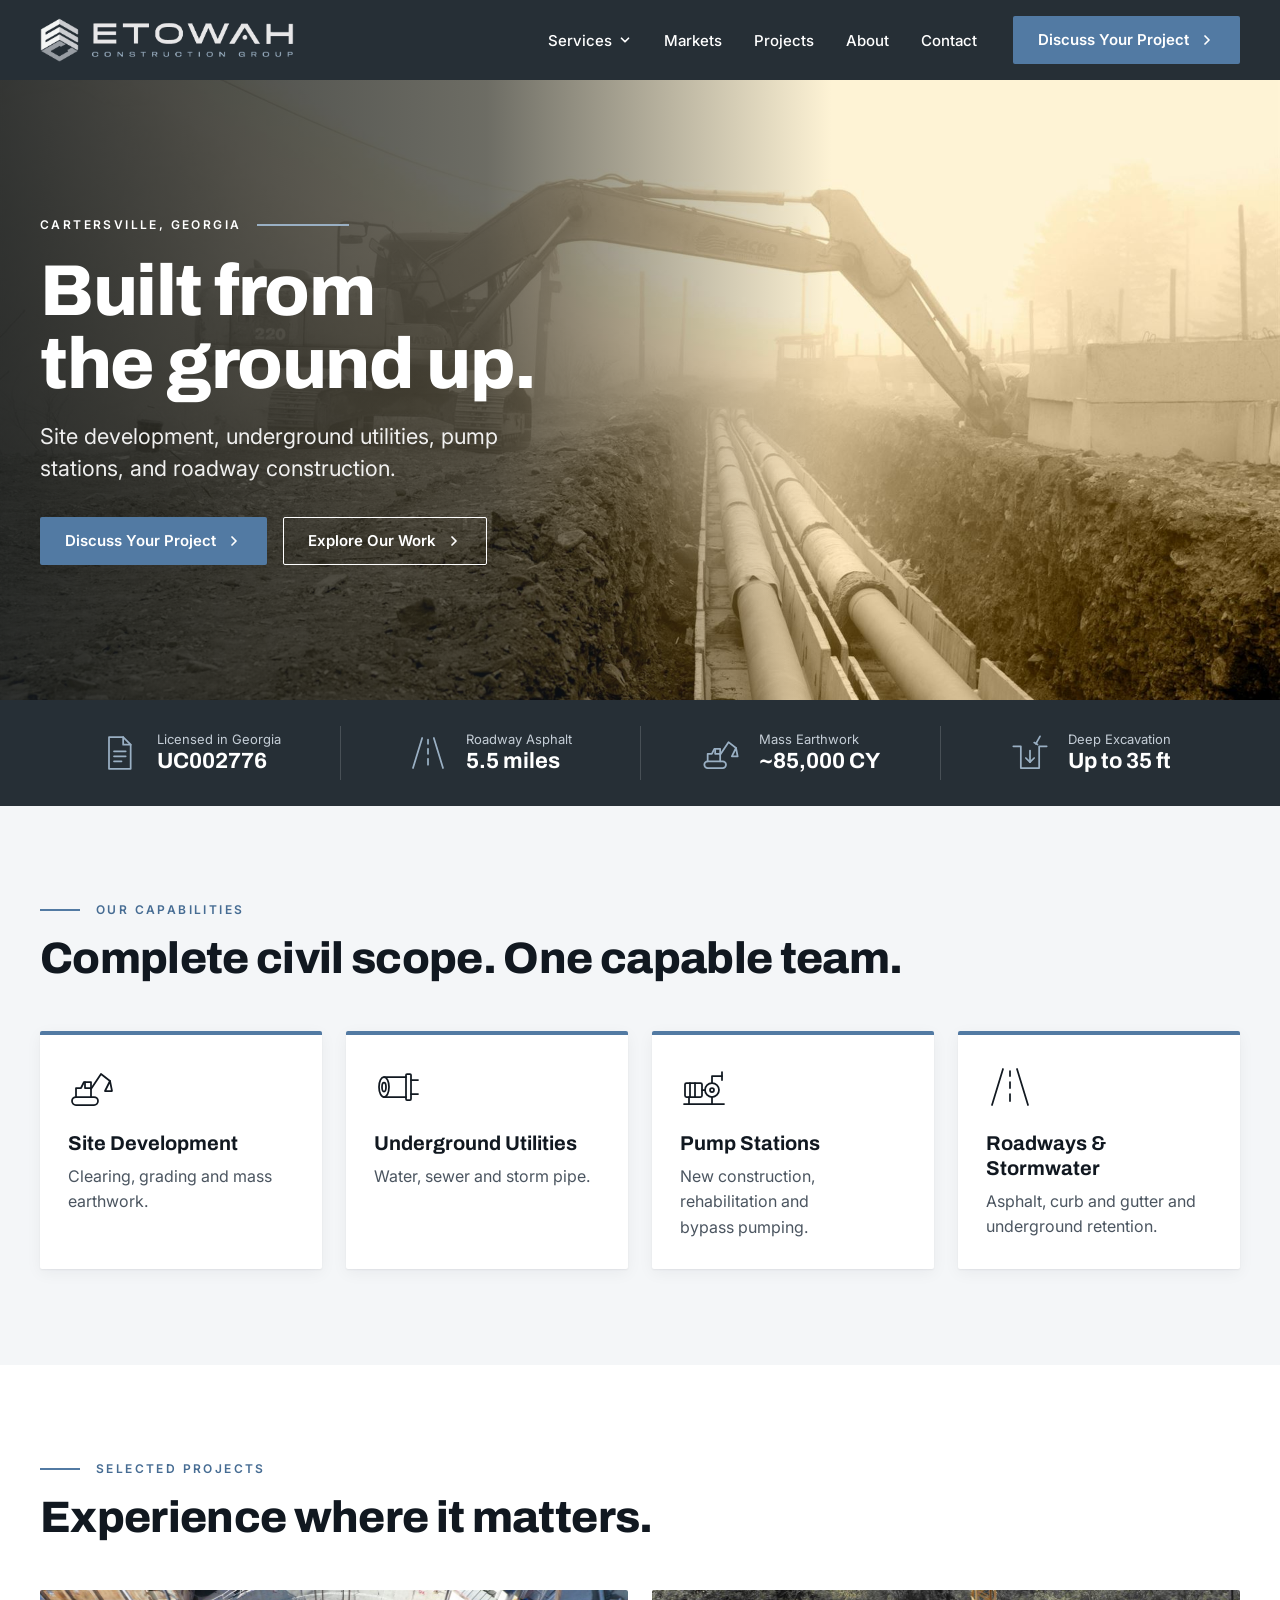
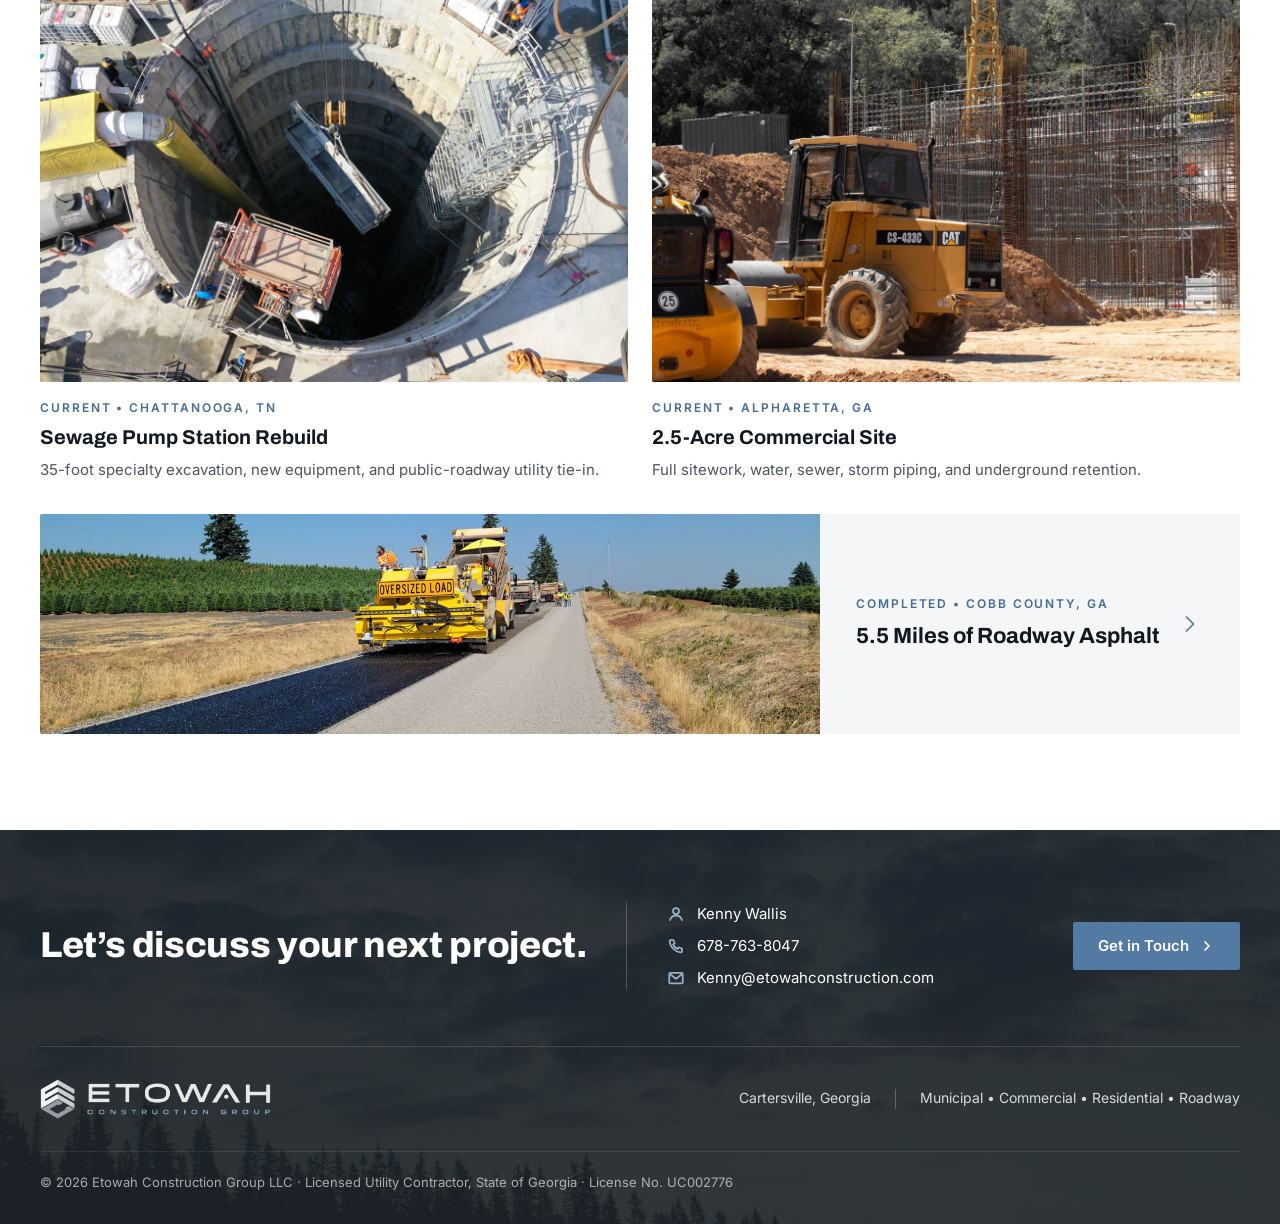
==== index.html @ 34ebee56 "Initial website" ====
<!DOCTYPE html>
<html lang="en" class="no-js">
<head>
  <meta charset="utf-8">
  <meta name="viewport" content="width=device-width, initial-scale=1">
  <title>Etowah Construction Group | Site Development &amp; Utility Contractor in Georgia</title>
  <meta name="description" content="Licensed Georgia utility contractor in Cartersville delivering site development, underground utilities, pump stations, and roadway construction for municipal, commercial, and residential clients.">
  <meta property="og:type" content="website">
  <meta property="og:site_name" content="Etowah Construction Group">
  <meta property="og:title" content="Etowah Construction Group | Site Development &amp; Utility Contractor in Georgia">
  <meta property="og:description" content="Licensed Georgia utility contractor in Cartersville delivering site development, underground utilities, pump stations, and roadway construction for municipal, commercial, and residential clients.">
  <meta property="og:image" content="assets/images/heroes/hero-home.jpg">
  <meta name="theme-color" content="#262F36">
  <link rel="icon" type="image/png" href="assets/images/logo/logo-icon.png">
  <link rel="apple-touch-icon" href="assets/images/logo/logo-icon.png">
  <link rel="preconnect" href="https://fonts.googleapis.com">
  <link rel="preconnect" href="https://fonts.gstatic.com" crossorigin>
  <link rel="stylesheet" href="https://fonts.googleapis.com/css2?family=Archivo:wght@700;800&family=Inter:wght@400;500;600&display=swap">
  <link rel="stylesheet" href="assets/css/style.css">
  <script src="assets/js/main.js" defer></script>
</head>
<body>
  <a class="skip-link" href="#main">Skip to content</a>

  <header class="site-header">
    <div class="container header-inner">
      <a class="brand" href="index.html">
        <img src="assets/images/logo/logo-horizontal.png" alt="Etowah Construction Group" width="739" height="128">
      </a>

      <button class="nav-toggle" type="button" aria-expanded="false" aria-controls="site-nav" aria-label="Open menu">
        <svg class="icon icon-menu" viewBox="0 0 24 24" fill="none" stroke="currentColor" stroke-width="1.75" stroke-linecap="round" stroke-linejoin="round" aria-hidden="true" focusable="false"><path d="M4 7h16"/><path d="M4 12h16"/><path d="M4 17h16"/></svg>
        <svg class="icon icon-close" viewBox="0 0 24 24" fill="none" stroke="currentColor" stroke-width="1.75" stroke-linecap="round" stroke-linejoin="round" aria-hidden="true" focusable="false"><path d="M6 6l12 12"/><path d="M18 6L6 18"/></svg>
      </button>

      <nav class="site-nav" id="site-nav" aria-label="Main">
        <ul class="nav-list">
          <li class="nav-item has-dropdown">
            <button class="nav-link dropdown-toggle" type="button" aria-expanded="false" aria-controls="services-menu">
              <span class="nav-label">Services</span>
              <svg class="icon" viewBox="0 0 24 24" fill="none" stroke="currentColor" stroke-width="1.75" stroke-linecap="round" stroke-linejoin="round" aria-hidden="true" focusable="false"><path d="M6 9l6 6 6-6"/></svg>
            </button>
            <ul class="dropdown" id="services-menu">
            <li><a href="site-development.html">Site Development</a></li>
            <li><a href="underground-utilities.html">Underground Utilities</a></li>
            <li><a href="pump-stations.html">Pump Stations</a></li>
            <li><a href="roadways-stormwater.html">Roadways &amp; Stormwater</a></li>
            </ul>
          </li>
          <li class="nav-item"><a class="nav-link" href="markets.html"><span class="nav-label">Markets</span></a></li>
          <li class="nav-item"><a class="nav-link" href="projects.html"><span class="nav-label">Projects</span></a></li>
          <li class="nav-item"><a class="nav-link" href="about.html"><span class="nav-label">About</span></a></li>
          <li class="nav-item"><a class="nav-link" href="contact.html"><span class="nav-label">Contact</span></a></li>
        </ul>
        <a class="btn btn-primary nav-cta" href="contact.html">Discuss Your Project <svg class="icon" viewBox="0 0 24 24" fill="none" stroke="currentColor" stroke-width="1.75" stroke-linecap="round" stroke-linejoin="round" aria-hidden="true" focusable="false"><path d="M9 6l6 6-6 6"/></svg></a>
      </nav>
    </div>
  </header>

  <main id="main" tabindex="-1">
    <section class="hero hero--home">
      <img class="hero-media" src="assets/images/heroes/hero-home.jpg" alt="Excavator working beside a long open utility trench with pipe in warm morning light" width="1920" height="1080" fetchpriority="high" decoding="async">
      <div class="container hero-content">
        <div class="hero-inner">
          <p class="hero-eyebrow">CARTERSVILLE, GEORGIA</p>
          <h1>Built from<br> the ground up.</h1>
          <p class="hero-sub">Site development, underground utilities, pump stations, and roadway construction.</p>
          <div class="hero-actions">
            <a class="btn btn-primary" href="contact.html">Discuss Your Project <svg class="icon" viewBox="0 0 24 24" fill="none" stroke="currentColor" stroke-width="1.75" stroke-linecap="round" stroke-linejoin="round" aria-hidden="true" focusable="false"><path d="M9 6l6 6-6 6"/></svg></a>
            <a class="btn btn-secondary" href="projects.html">Explore Our Work <svg class="icon" viewBox="0 0 24 24" fill="none" stroke="currentColor" stroke-width="1.75" stroke-linecap="round" stroke-linejoin="round" aria-hidden="true" focusable="false"><path d="M9 6l6 6-6 6"/></svg></a>
          </div>
        </div>
      </div>
    </section>

    <section class="stats" aria-label="Company highlights">
      <div class="container">
        <ul class="stats-list">
          <li class="stat"><svg class="icon" viewBox="0 0 48 48" fill="none" stroke="currentColor" stroke-width="1.75" stroke-linecap="round" stroke-linejoin="round" aria-hidden="true" focusable="false"><path d="M12 5h17l9 9v29H12z"/><path d="M29 5v9h9"/><path d="M18 22h14"/><path d="M18 28h14"/><path d="M18 34h9"/></svg><div><span class="stat-label">Licensed in Georgia</span><span class="stat-value">UC002776</span></div></li>
          <li class="stat"><svg class="icon" viewBox="0 0 48 48" fill="none" stroke="currentColor" stroke-width="1.75" stroke-linecap="round" stroke-linejoin="round" aria-hidden="true" focusable="false"><path d="M17 6L6 42"/><path d="M31 6l11 36"/><path d="M24 8v5"/><path d="M24 19v6"/><path d="M24 31v7"/></svg><div><span class="stat-label">Roadway Asphalt</span><span class="stat-value">5.5 miles</span></div></li>
          <li class="stat"><svg class="icon" viewBox="0 0 48 48" fill="none" stroke="currentColor" stroke-width="1.75" stroke-linecap="round" stroke-linejoin="round" aria-hidden="true" focusable="false"><rect x="4" y="34" width="26" height="8" rx="4"/><path d="M8 34v-9h5l3-6h7v15"/><path d="M17 19v6h6"/><path d="M23 26l10-15 9 7"/><path d="M42 18l2 10h-7z"/></svg><div><span class="stat-label">Mass Earthwork</span><span class="stat-value">~85,000 CY</span></div></li>
          <li class="stat"><svg class="icon" viewBox="0 0 48 48" fill="none" stroke="currentColor" stroke-width="1.75" stroke-linecap="round" stroke-linejoin="round" aria-hidden="true" focusable="false"><path d="M4 16h9v26h22V16h9"/><path d="M24 21v14"/><path d="M19 30l5 5 5-5"/><path d="M36 4l-5 9"/><path d="M29 11.5l4 2.3"/></svg><div><span class="stat-label">Deep Excavation</span><span class="stat-value">Up to 35 ft</span></div></li>
        </ul>
      </div>
    </section>

    <section class="section section--alt" aria-labelledby="capabilities-title">
      <div class="container">
        <div class="section-head reveal">
          <p class="eyebrow">OUR CAPABILITIES</p>
          <h2 id="capabilities-title">Complete civil scope. One capable team.</h2>
        </div>
        <div class="card-grid" data-stagger>
          <a class="cap-card" href="site-development.html">
            <svg class="icon" viewBox="0 0 48 48" fill="none" stroke="currentColor" stroke-width="1.75" stroke-linecap="round" stroke-linejoin="round" aria-hidden="true" focusable="false"><rect x="4" y="34" width="26" height="8" rx="4"/><path d="M8 34v-9h5l3-6h7v15"/><path d="M17 19v6h6"/><path d="M23 26l10-15 9 7"/><path d="M42 18l2 10h-7z"/></svg>
            <h3>Site Development</h3>
            <p>Clearing, grading and mass earthwork.</p>
          </a>
          <a class="cap-card" href="underground-utilities.html">
            <svg class="icon" viewBox="0 0 48 48" fill="none" stroke="currentColor" stroke-width="1.75" stroke-linecap="round" stroke-linejoin="round" aria-hidden="true" focusable="false"><ellipse cx="10" cy="24" rx="5" ry="10"/><ellipse cx="10" cy="24" rx="2" ry="4.5"/><path d="M10 14h22"/><path d="M10 34h22"/><rect x="32" y="11" width="5" height="26" rx="1"/><path d="M37 17h7"/><path d="M37 31h7"/></svg>
            <h3>Underground Utilities</h3>
            <p>Water, sewer and storm pipe.</p>
          </a>
          <a class="cap-card" href="pump-stations.html">
            <svg class="icon" viewBox="0 0 48 48" fill="none" stroke="currentColor" stroke-width="1.75" stroke-linecap="round" stroke-linejoin="round" aria-hidden="true" focusable="false"><rect x="5" y="20" width="17" height="14" rx="1.5"/><path d="M10 20v14"/><path d="M15 20v14"/><path d="M22 27h3"/><circle cx="32" cy="27" r="7"/><circle cx="32" cy="27" r="2"/><path d="M32 20v-7h10"/><path d="M42 9v8"/><path d="M4 41h40"/><path d="M9 34v7"/><path d="M32 34v7"/></svg>
            <h3>Pump Stations</h3>
            <p>New construction, rehabilitation and bypass pumping.</p>
          </a>
          <a class="cap-card" href="roadways-stormwater.html">
            <svg class="icon" viewBox="0 0 48 48" fill="none" stroke="currentColor" stroke-width="1.75" stroke-linecap="round" stroke-linejoin="round" aria-hidden="true" focusable="false"><path d="M17 6L6 42"/><path d="M31 6l11 36"/><path d="M24 8v5"/><path d="M24 19v6"/><path d="M24 31v7"/></svg>
            <h3>Roadways &amp; Stormwater</h3>
            <p>Asphalt, curb and gutter and underground retention.</p>
          </a>
        </div>
      </div>
    </section>

    <section class="section" aria-labelledby="projects-title">
      <div class="container">
        <div class="section-head reveal">
          <p class="eyebrow">SELECTED PROJECTS</p>
          <h2 id="projects-title">Experience where it matters.</h2>
        </div>
        <div class="project-grid" data-stagger>
          <a class="project-card project-card--plain" href="projects.html#chattanooga-rebuild">
            <div class="project-media"><img src="assets/images/projects/chattanooga-pump-station-rebuild.jpg" alt="Looking down into a deep circular shaft excavation as equipment is lowered in" width="1200" height="800" loading="lazy" decoding="async"></div>
            <div class="project-body">
              <p class="meta">CURRENT • CHATTANOOGA, TN</p>
              <h3>Sewage Pump Station Rebuild</h3>
              <p>35-foot specialty excavation, new equipment, and public-roadway utility tie-in.</p>
            </div>
          </a>
          <a class="project-card project-card--plain" href="projects.html#alpharetta-commercial">
            <div class="project-media"><img src="assets/images/projects/alpharetta-commercial-site.jpg" alt="Wheel loader working on a commercial site with reinforcing steel and a crane behind" width="1200" height="800" loading="lazy" decoding="async"></div>
            <div class="project-body">
              <p class="meta">CURRENT • ALPHARETTA, GA</p>
              <h3>2.5-Acre Commercial Site</h3>
              <p>Full sitework, water, sewer, storm piping, and underground retention.</p>
            </div>
          </a>
        </div>
        <a class="project-banner reveal" href="projects.html#cobb-county-asphalt">
          <div class="banner-media"><img src="assets/images/projects/cobb-county-asphalt.jpg" alt="Asphalt paver laying fresh pavement on a long rural road" width="1200" height="800" loading="lazy" decoding="async"></div>
          <div class="banner-body">
            <div>
              <p class="meta">COMPLETED • COBB COUNTY, GA</p>
              <h3>5.5 Miles of Roadway Asphalt</h3>
            </div>
            <svg class="icon" viewBox="0 0 24 24" fill="none" stroke="currentColor" stroke-width="1.75" stroke-linecap="round" stroke-linejoin="round" aria-hidden="true" focusable="false"><path d="M9 6l6 6-6 6"/></svg>
          </div>
        </a>
      </div>
    </section>
  </main>

  <footer class="site-footer">
    <div class="container">
      <div class="cta-row">
        <h2 class="cta-title">Let’s discuss your next project.</h2>
        <span class="cta-divider" aria-hidden="true"></span>
        <ul class="cta-contact">
          <li><svg class="icon" viewBox="0 0 24 24" fill="none" stroke="currentColor" stroke-width="1.75" stroke-linecap="round" stroke-linejoin="round" aria-hidden="true" focusable="false"><circle cx="12" cy="8" r="4"/><path d="M4 20c1-4 4-6 8-6s7 2 8 6"/></svg><span>Kenny Wallis</span></li>
          <li><svg class="icon" viewBox="0 0 24 24" fill="none" stroke="currentColor" stroke-width="1.75" stroke-linecap="round" stroke-linejoin="round" aria-hidden="true" focusable="false"><path d="M5 4h3.5l1.8 4.5-2.3 1.4a11 11 0 0 0 6.1 6.1l1.4-2.3L20 15.5V19a1.5 1.5 0 0 1-1.6 1.5C10.9 20 4 13.1 3.5 5.6A1.5 1.5 0 0 1 5 4z"/></svg><a href="tel:+16787638047">678-763-8047</a></li>
          <li><svg class="icon" viewBox="0 0 24 24" fill="none" stroke="currentColor" stroke-width="1.75" stroke-linecap="round" stroke-linejoin="round" aria-hidden="true" focusable="false"><rect x="3" y="5" width="18" height="14" rx="1.5"/><path d="M3.5 6.5L12 13l8.5-6.5"/></svg><a href="mailto:Kenny@etowahconstruction.com">Kenny@etowahconstruction.com</a></li>
        </ul>
        <a class="btn btn-primary" href="contact.html">Get in Touch <svg class="icon" viewBox="0 0 24 24" fill="none" stroke="currentColor" stroke-width="1.75" stroke-linecap="round" stroke-linejoin="round" aria-hidden="true" focusable="false"><path d="M9 6l6 6-6 6"/></svg></a>
      </div>

      <div class="footer-row">
        <a class="footer-brand" href="index.html">
          <img src="assets/images/logo/logo-horizontal.png" alt="Etowah Construction Group" width="739" height="128" loading="lazy" decoding="async">
        </a>
        <p class="footer-meta">
          <span>Cartersville, Georgia</span>
          <span class="footer-sep" aria-hidden="true"></span>
          <span>Municipal • Commercial • Residential • Roadway</span>
        </p>
      </div>

      <p class="footer-legal">© 2026 Etowah Construction Group LLC · Licensed Utility Contractor, State of Georgia · License No. UC002776</p>
    </div>
  </footer>
</body>
</html>
---- assets/css/style.css ----
/* ==========================================================================
   Etowah Construction Group — shared stylesheet
   ========================================================================== */

:root {
  --dark-900: #1E252B;  /* footer */
  --dark-800: #262F36;  /* header, stats bar, dark panels, contact card */
  --dark-700: #2F383F;  /* logo background tone, hovers on dark */
  --steel-600: #527AA3; /* primary buttons, eyebrow lines, card top borders */
  --steel-700: #466C93; /* button hover; small steel text on light backgrounds (AA) */
  --steel-300: #9AB0C4; /* accent text and icons on dark backgrounds */
  --ink: #111820;       /* headings */
  --body: #4B5560;      /* body text */
  --muted: #6B7580;     /* small meta text */
  --line: #DDE2E7;      /* borders, dividers */
  --bg-alt: #F4F6F8;    /* alternating light section background */
  --white: #FFFFFF;

  --on-dark: rgba(255, 255, 255, 0.82);
  --on-dark-soft: #C5CED7;
  --field-border: #8A949E;
  --error: #B42318;

  --font-head: "Archivo", "Helvetica Neue", Arial, sans-serif;
  --font-body: "Inter", system-ui, -apple-system, "Segoe UI", Roboto, Arial, sans-serif;

  --container: 1200px;
  --gutter: 24px;
  --section-y: 96px;
  --header-h: 80px;
  --radius: 2px;
  --shadow: 0 1px 2px rgba(17, 24, 32, .06), 0 4px 16px rgba(17, 24, 32, .05);
  --shadow-lg: 0 2px 4px rgba(17, 24, 32, .06), 0 14px 32px rgba(17, 24, 32, .10);
}

@media (max-width: 959.98px) {
  :root { --header-h: 64px; }
}
@media (max-width: 767.98px) {
  :root { --section-y: 64px; }
}
@media (max-width: 639.98px) {
  :root { --gutter: 16px; }
}

/* Base
   ========================================================================== */

*,
*::before,
*::after { box-sizing: border-box; }

html {
  -webkit-text-size-adjust: 100%;
  scroll-behavior: smooth;
}

body {
  margin: 0;
  overflow-x: clip;
  background: var(--white);
  color: var(--body);
  font-family: var(--font-body);
  font-size: 1.0625rem;
  line-height: 1.6;
  -webkit-font-smoothing: antialiased;
  -moz-osx-font-smoothing: grayscale;
}

body.menu-open { overflow: hidden; }

img,
svg { display: block; max-width: 100%; }
img { height: auto; }

h1, h2, h3 {
  margin: 0;
  color: var(--ink);
  font-family: var(--font-head);
  text-wrap: balance;
}

h2 {
  font-size: clamp(2rem, 3.6vw, 2.75rem);
  font-weight: 800;
  line-height: 1.1;
  letter-spacing: -0.015em;
}

h3 {
  font-size: 1.25rem;
  font-weight: 700;
  line-height: 1.25;
}

p {
  margin: 0 0 1em;
  text-wrap: pretty;
}

a { color: inherit; }

button,
input,
select,
textarea { font: inherit; }

:focus-visible {
  outline: 2px solid var(--steel-600);
  outline-offset: 3px;
}

.site-header :focus-visible,
.site-footer :focus-visible,
.hero :focus-visible,
.on-dark :focus-visible {
  outline-color: var(--steel-300);
}

.icon {
  flex: none;
  width: 24px;
  height: 24px;
}
.icon * { vector-effect: non-scaling-stroke; }

.visually-hidden {
  position: absolute !important;
  width: 1px;
  height: 1px;
  margin: -1px;
  padding: 0;
  overflow: hidden;
  clip: rect(0 0 0 0);
  white-space: nowrap;
  border: 0;
}

.skip-link {
  position: absolute;
  top: 8px;
  left: 8px;
  z-index: 200;
  padding: 12px 18px;
  background: var(--white);
  color: var(--ink);
  font-weight: 600;
  text-decoration: none;
  border-radius: var(--radius);
  transform: translateY(-160%);
  transition: transform .2s ease;
}
.skip-link:focus { transform: none; }

main:focus { outline: none; }

/* Layout
   ========================================================================== */

.container {
  width: min(100% - 2 * var(--gutter), var(--container));
  margin-inline: auto;
}

.section { padding-block: var(--section-y); }
.section--alt { background: var(--bg-alt); }

.section-head { margin-bottom: 48px; }

/* Eyebrow + meta
   ========================================================================== */

.eyebrow {
  display: flex;
  align-items: center;
  gap: 16px;
  margin: 0 0 16px;
  color: var(--steel-700);
  font-family: var(--font-body);
  font-size: 0.75rem;
  font-weight: 600;
  line-height: 1.4;
  letter-spacing: 0.2em;
  text-transform: uppercase;
}
.eyebrow::before {
  content: "";
  flex: none;
  width: 40px;
  height: 1.5px;
  background: var(--steel-600);
}
.eyebrow--dark { color: var(--steel-300); }
.eyebrow--dark::before { background: var(--steel-300); }

.meta {
  margin: 0 0 8px;
  color: var(--steel-700);
  font-size: 0.75rem;
  font-weight: 600;
  line-height: 1.4;
  letter-spacing: 0.16em;
  text-transform: uppercase;
}

/* Buttons + links
   ========================================================================== */

.btn {
  display: inline-flex;
  align-items: center;
  justify-content: center;
  gap: 10px;
  padding: 14px 24px;
  border: 1.5px solid transparent;
  border-radius: var(--radius);
  font-family: var(--font-body);
  font-size: 0.9375rem;
  font-weight: 600;
  line-height: 1.2;
  text-decoration: none;
  white-space: nowrap;
  cursor: pointer;
  transition: background-color .2s ease, color .2s ease, border-color .2s ease;
}
.btn .icon {
  width: 16px;
  height: 16px;
  transition: transform .2s ease;
}
.btn:hover .icon { transform: translateX(3px); }

.btn-primary {
  background: var(--steel-600);
  color: var(--white);
}
.btn-primary:hover { background: var(--steel-700); }

.btn-secondary {
  background: transparent;
  border-color: var(--white);
  color: var(--white);
}
.btn-secondary:hover {
  background: var(--white);
  color: var(--ink);
}

.text-link {
  display: inline-flex;
  align-items: center;
  gap: 8px;
  color: var(--steel-700);
  font-weight: 600;
  text-decoration: underline;
  text-decoration-thickness: 1px;
  text-underline-offset: 4px;
}
.text-link .icon {
  width: 18px;
  height: 18px;
  transition: transform .2s ease;
}
.text-link:hover { color: var(--ink); }
.text-link:hover .icon { transform: translateX(3px); }

/* Header
   ========================================================================== */

.site-header {
  position: sticky;
  top: 0;
  z-index: 100;
  background: var(--dark-800);
  transition: box-shadow .25s ease;
}
.site-header.is-scrolled { box-shadow: 0 2px 16px rgba(0, 0, 0, .28); }

.header-inner {
  display: flex;
  align-items: center;
  justify-content: space-between;
  gap: 24px;
  height: var(--header-h);
}

.brand { flex: none; }
.brand img {
  width: auto;
  height: 44px;
}

.nav-toggle { display: none; }

.site-nav {
  display: flex;
  align-items: center;
  gap: 36px;
}

.nav-list {
  display: flex;
  align-items: center;
  gap: 32px;
  margin: 0;
  padding: 0;
  list-style: none;
}

.nav-link {
  display: inline-flex;
  align-items: center;
  gap: 6px;
  padding: 8px 0;
  background: none;
  border: 0;
  color: var(--white);
  font-size: 0.9375rem;
  font-weight: 500;
  line-height: 1.4;
  text-decoration: none;
  white-space: nowrap;
  cursor: pointer;
}

.nav-label { position: relative; }
.nav-label::after {
  content: "";
  position: absolute;
  left: 0;
  right: 0;
  bottom: -8px;
  height: 2px;
  background: var(--steel-300);
  transform: scaleX(0);
  transform-origin: left;
  transition: transform .2s ease;
}
.nav-link:hover .nav-label::after,
.nav-link[aria-current="page"] .nav-label::after,
.nav-link.is-active .nav-label::after { transform: scaleX(1); }

.dropdown-toggle .icon {
  width: 14px;
  height: 14px;
  transition: transform .2s ease;
}
.has-dropdown.is-open .dropdown-toggle .icon { transform: rotate(180deg); }

.has-dropdown { position: relative; }

.dropdown {
  position: absolute;
  top: calc(100% + 22px);
  left: -24px;
  min-width: 270px;
  margin: 0;
  padding: 8px 0;
  list-style: none;
  background: var(--dark-800);
  border: 1px solid rgba(255, 255, 255, .08);
  border-top: 2px solid var(--steel-600);
  border-radius: 0 0 var(--radius) var(--radius);
  box-shadow: 0 16px 32px rgba(0, 0, 0, .3);
  opacity: 0;
  visibility: hidden;
  transform: translateY(6px);
  transition: opacity .18s ease, transform .18s ease, visibility 0s linear .18s;
}
/* Bridges the gap between the button and the panel so hover is not lost. */
.dropdown::before {
  content: "";
  position: absolute;
  left: 0;
  right: 0;
  top: -26px;
  height: 26px;
}
.has-dropdown.is-open .dropdown,
.no-js .has-dropdown:hover .dropdown,
.no-js .has-dropdown:focus-within .dropdown {
  opacity: 1;
  visibility: visible;
  transform: none;
  transition: opacity .18s ease, transform .18s ease;
}

.dropdown a {
  display: block;
  padding: 12px 24px;
  color: var(--white);
  font-size: 0.9375rem;
  text-decoration: none;
  border-left: 2px solid transparent;
  transition: background-color .15s ease, color .15s ease;
}
.dropdown a:hover { background: var(--dark-700); }
.dropdown a[aria-current="page"] {
  color: var(--steel-300);
  border-left-color: var(--steel-300);
}

@media (max-width: 1079.98px) {
  .brand img { height: 40px; }
  .site-nav { gap: 20px; }
  .nav-list { gap: 18px; }
}

@media (max-width: 959.98px) {
  .brand img { height: 36px; }

  .nav-toggle {
    display: inline-flex;
    align-items: center;
    justify-content: center;
    width: 44px;
    height: 44px;
    margin-right: -10px;
    padding: 0;
    background: none;
    border: 0;
    color: var(--white);
    cursor: pointer;
  }
  .nav-toggle .icon { width: 26px; height: 26px; }
  .nav-toggle .icon-close { display: none; }
  .nav-toggle[aria-expanded="true"] .icon-menu { display: none; }
  .nav-toggle[aria-expanded="true"] .icon-close { display: block; }

  .site-nav {
    position: fixed;
    top: var(--header-h);
    right: 0;
    bottom: 0;
    left: 0;
    flex-direction: column;
    align-items: stretch;
    justify-content: space-between;
    gap: 32px;
    padding: 8px var(--gutter) 32px;
    overflow-y: auto;
    background: var(--dark-800);
    border-top: 1px solid rgba(255, 255, 255, .1);
    opacity: 0;
    visibility: hidden;
    transform: translateY(-8px);
    transition: opacity .2s ease, transform .2s ease, visibility 0s linear .2s;
  }
  .site-header.menu-is-open .site-nav {
    opacity: 1;
    visibility: visible;
    transform: none;
    transition: opacity .2s ease, transform .2s ease;
  }

  .nav-list {
    flex-direction: column;
    align-items: stretch;
    gap: 0;
  }
  .nav-item { border-bottom: 1px solid rgba(255, 255, 255, .12); }

  .nav-link {
    justify-content: space-between;
    width: 100%;
    padding: 18px 0;
    font-size: 1.125rem;
  }
  .nav-link:hover .nav-label::after { transform: scaleX(0); }
  .nav-link[aria-current="page"] .nav-label::after,
  .nav-link.is-active .nav-label::after { transform: scaleX(1); }
  .nav-label::after { bottom: -6px; }

  .dropdown-toggle .icon { width: 18px; height: 18px; }

  .dropdown {
    position: static;
    display: none;
    min-width: 0;
    padding: 0 0 12px;
    background: transparent;
    border: 0;
    box-shadow: none;
    opacity: 1;
    visibility: visible;
    transform: none;
    transition: none;
  }
  .dropdown::before { display: none; }
  .has-dropdown.is-open .dropdown { display: block; }
  .dropdown a {
    padding: 12px 16px;
    color: var(--on-dark);
    font-size: 1rem;
  }

  .nav-cta { width: 100%; }
}

/* Hero
   ========================================================================== */

.hero {
  position: relative;
  isolation: isolate;
  display: flex;
  align-items: center;
  min-height: 460px;
  overflow: hidden;
  background: var(--dark-800);
  color: var(--white);
}
.hero--home { min-height: 620px; }
.hero--short { min-height: 380px; }

.hero-media {
  position: absolute;
  inset: 0;
  z-index: -2;
  width: 100%;
  height: 100%;
  object-fit: cover;
}

.hero::before {
  content: "";
  position: absolute;
  inset: 0;
  z-index: -1;
  background: linear-gradient(90deg, rgba(20, 26, 31, .85) 0%, rgba(20, 26, 31, .62) 38%, rgba(20, 26, 31, 0) 65%);
}

.hero-content {
  padding-block: 72px;
}
.hero-inner { max-width: 660px; }

.hero h1 {
  color: var(--white);
  font-size: clamp(2.75rem, 6vw, 4.5rem);
  font-weight: 800;
  line-height: 1.02;
  letter-spacing: -0.02em;
}

.hero-eyebrow {
  display: flex;
  align-items: center;
  gap: 16px;
  margin: 0 0 20px;
  color: var(--white);
  font-size: 0.75rem;
  font-weight: 600;
  letter-spacing: 0.2em;
  text-transform: uppercase;
}
.hero-eyebrow::after {
  content: "";
  flex: none;
  width: 92px;
  height: 1.5px;
  background: var(--steel-300);
}

.hero-sub {
  max-width: 34rem;
  margin: 20px 0 0;
  color: rgba(255, 255, 255, .92);
  font-size: clamp(1.25rem, 1.7vw, 1.375rem);
  line-height: 1.45;
}

.hero-actions {
  display: flex;
  flex-wrap: wrap;
  gap: 16px;
  margin-top: 32px;
}

.breadcrumb ol {
  display: flex;
  flex-wrap: wrap;
  align-items: center;
  gap: 8px;
  margin: 0 0 20px;
  padding: 0;
  list-style: none;
  color: var(--white);
  font-size: 0.8125rem;
}
.breadcrumb li + li::before {
  content: "/";
  margin-right: 8px;
  color: rgba(255, 255, 255, .6);
}
.breadcrumb ol::after {
  content: "";
  width: 120px;
  height: 1px;
  margin-left: 8px;
  background: rgba(255, 255, 255, .55);
}
.breadcrumb a {
  color: rgba(255, 255, 255, .8);
  text-decoration: none;
}
.breadcrumb a:hover {
  color: var(--white);
  text-decoration: underline;
}

@media (max-width: 767.98px) {
  .hero,
  .hero--home { min-height: 520px; }
  .hero--short { min-height: 340px; }
  .hero::before {
    background: linear-gradient(90deg, rgba(20, 26, 31, .86) 0%, rgba(20, 26, 31, .62) 100%);
  }
  .hero-content { padding-block: 56px; }
}

/* Stats bar
   ========================================================================== */

.stats {
  background: var(--dark-800);
  color: var(--white);
}

.stats-list {
  display: grid;
  grid-template-columns: repeat(4, 1fr);
  margin: 0;
  padding: 0;
  list-style: none;
}

.stat {
  position: relative;
  display: flex;
  align-items: center;
  justify-content: center;
  gap: 18px;
  padding: 30px 20px;
}
.stat + .stat::before {
  content: "";
  position: absolute;
  top: 26px;
  bottom: 26px;
  left: 0;
  width: 1px;
  background: rgba(255, 255, 255, .16);
}
.stat .icon {
  width: 40px;
  height: 40px;
  color: var(--steel-300);
}
.stat-label {
  display: block;
  color: var(--on-dark-soft);
  font-size: 0.8125rem;
  line-height: 1.4;
}
.stat-value {
  display: block;
  color: var(--white);
  font-family: var(--font-head);
  font-size: 1.375rem;
  font-weight: 700;
  line-height: 1.25;
}

@media (max-width: 959.98px) {
  .stats-list { grid-template-columns: repeat(2, 1fr); }
  .stat { justify-content: flex-start; padding: 24px 20px; }
  .stat + .stat::before { display: none; }
  .stat:nth-child(2n)::before {
    content: "";
    display: block;
    position: absolute;
    top: 20px;
    bottom: 20px;
    left: 0;
    width: 1px;
    background: rgba(255, 255, 255, .16);
  }
  .stat:nth-child(n + 3) { border-top: 1px solid rgba(255, 255, 255, .12); }
}

@media (max-width: 559.98px) {
  .stats-list { grid-template-columns: 1fr; }
  .stat { padding: 20px 0; }
  .stat:nth-child(2n)::before { display: none; }
  .stat + .stat { border-top: 1px solid rgba(255, 255, 255, .12); }
}

/* Cards
   ========================================================================== */

.card-grid {
  display: grid;
  grid-template-columns: repeat(4, 1fr);
  gap: 24px;
}
.card-grid--3 { grid-template-columns: repeat(3, 1fr); }

.cap-card {
  display: flex;
  flex-direction: column;
  padding: 28px;
  background: var(--white);
  border-top: 4px solid var(--steel-600);
  border-radius: var(--radius);
  box-shadow: var(--shadow);
  color: inherit;
  text-decoration: none;
  transition: transform .25s ease, box-shadow .25s ease;
}
a.cap-card:hover {
  transform: translateY(-4px);
  box-shadow: var(--shadow-lg);
}
.cap-card .icon {
  width: 48px;
  height: 48px;
  margin-bottom: 20px;
  color: var(--ink);
}
.cap-card h3 { margin-bottom: 8px; }
.cap-card p {
  margin: 0;
  font-size: 1rem;
}

.why-num {
  display: block;
  margin-bottom: 18px;
  color: var(--steel-600);
  font-family: var(--font-head);
  font-size: 1.75rem;
  font-weight: 800;
  line-height: 1;
}

@media (max-width: 1023.98px) {
  .card-grid { grid-template-columns: repeat(2, 1fr); }
  .card-grid--3 { grid-template-columns: repeat(3, 1fr); }
  .cap-card { padding: 24px; }
}
@media (max-width: 767.98px) {
  .card-grid--3 { grid-template-columns: 1fr; }
}
@media (max-width: 639.98px) {
  .card-grid { grid-template-columns: 1fr; }
}

/* Projects
   ========================================================================== */

.project-grid {
  display: grid;
  grid-template-columns: repeat(2, 1fr);
  gap: 32px 24px;
}
.project-grid--3 { grid-template-columns: repeat(3, 1fr); }

.project-card {
  display: flex;
  flex-direction: column;
  overflow: hidden;
  background: var(--white);
  border: 1px solid var(--line);
  border-radius: var(--radius);
  color: inherit;
  text-decoration: none;
  scroll-margin-top: 100px;
}
.project-card--plain {
  background: transparent;
  border: 0;
  border-radius: 0;
}

.project-media {
  aspect-ratio: 3 / 2;
  overflow: hidden;
  background: var(--line);
}
.project-card--plain .project-media { border-radius: var(--radius); }
.project-media img {
  width: 100%;
  height: 100%;
  object-fit: cover;
  transition: transform .5s ease;
}
.project-card:hover .project-media img { transform: scale(1.04); }

.project-body {
  display: flex;
  flex: 1;
  flex-direction: column;
  padding: 20px 24px 24px;
}
.project-card--plain .project-body { padding: 18px 0 0; }
.project-card--large .project-body { padding: 28px 32px 32px; }

.project-body h3 { margin-bottom: 8px; }
.project-card--large h3 { font-size: 1.5rem; }
.project-body p:not(.meta) {
  margin: 0;
  font-size: 0.9375rem;
}
.project-card--large .project-body p:not(.meta) { font-size: 1rem; }

.tag {
  display: inline-flex;
  align-items: center;
  align-self: flex-start;
  gap: 6px;
  margin-top: 18px;
  padding: 7px 12px;
  border: 1px solid var(--line);
  border-radius: var(--radius);
  color: var(--steel-700);
  font-size: 0.8125rem;
  font-weight: 600;
  line-height: 1.2;
  text-decoration: none;
  transition: border-color .2s ease, background-color .2s ease;
}
.tag .icon {
  width: 14px;
  height: 14px;
  transition: transform .2s ease;
}
.tag:hover {
  background: var(--bg-alt);
  border-color: var(--steel-600);
}
.tag:hover .icon { transform: translateX(2px); }

.project-banner {
  display: grid;
  grid-template-columns: 65% 1fr;
  margin-top: 32px;
  overflow: hidden;
  background: var(--bg-alt);
  border-radius: var(--radius);
  color: inherit;
  text-decoration: none;
}
.banner-media {
  height: 220px;
  overflow: hidden;
}
.banner-media img {
  width: 100%;
  height: 100%;
  object-fit: cover;
  transition: transform .5s ease;
}
.project-banner:hover .banner-media img { transform: scale(1.04); }
.banner-body {
  display: grid;
  grid-template-columns: 1fr auto;
  align-items: center;
  gap: 16px;
  padding: 28px 36px;
}
.banner-body .meta { margin-bottom: 10px; }
.banner-body h3 { font-size: 1.375rem; }
.banner-body .icon {
  width: 28px;
  height: 28px;
  color: var(--steel-600);
  transition: transform .2s ease;
}
.project-banner:hover .banner-body .icon { transform: translateX(4px); }

@media (max-width: 1023.98px) {
  .project-grid--3 { grid-template-columns: repeat(2, 1fr); }
}
@media (max-width: 767.98px) {
  .project-grid { grid-template-columns: 1fr; }
  .project-banner { grid-template-columns: 1fr; }
  .banner-media {
    height: auto;
    aspect-ratio: 3 / 2;
  }
  .banner-body { padding: 24px; }
  .project-card--large .project-body { padding: 24px; }
}
@media (max-width: 639.98px) {
  .project-grid--3 { grid-template-columns: 1fr; }
}

/* Service page: intro + dark scope panel
   ========================================================================== */

.intro-grid {
  display: grid;
  grid-template-columns: minmax(0, 1fr) minmax(0, 1.08fr);
  align-items: center;
  gap: 64px;
}
.intro-text p:not(.eyebrow) {
  margin: 24px 0 0;
  font-size: 1.125rem;
}

.scope-panel {
  margin: 0;
  padding: 8px 32px;
  list-style: none;
  background: var(--dark-800);
  border-radius: var(--radius);
  color: var(--white);
}
.scope-row {
  display: grid;
  grid-template-columns: 44px minmax(0, 150px) 1px minmax(0, 1fr);
  align-items: center;
  gap: 20px;
  padding: 24px 0;
}
.scope-row + .scope-row { border-top: 1px solid rgba(255, 255, 255, .12); }
.scope-row .icon {
  width: 44px;
  height: 44px;
  color: var(--steel-300);
}
.scope-row h3 {
  color: var(--white);
  font-family: var(--font-body);
  font-size: 1rem;
  font-weight: 600;
  line-height: 1.3;
}
.scope-row .vline {
  width: 1px;
  height: 36px;
  background: rgba(255, 255, 255, .22);
}
.scope-row p {
  margin: 0;
  color: var(--on-dark-soft);
  font-size: 0.875rem;
  line-height: 1.5;
}

@media (max-width: 959.98px) {
  .intro-grid {
    grid-template-columns: 1fr;
    gap: 40px;
  }
}
@media (max-width: 639.98px) {
  .scope-panel { padding: 4px 20px; }
  .scope-row {
    grid-template-columns: 40px minmax(0, 1fr);
    align-items: start;
    gap: 4px 16px;
    padding: 20px 0;
  }
  .scope-row .icon {
    grid-row: span 2;
    width: 40px;
    height: 40px;
  }
  .scope-row .vline { display: none; }
  .scope-row p { grid-column: 2; }
}

/* Service page: proof
   ========================================================================== */

.proof {
  display: grid;
  grid-template-columns: 55% 1fr;
  background: var(--white);
}
.proof-media {
  position: relative;
  min-height: 480px;
}
.proof-media img {
  position: absolute;
  inset: 0;
  width: 100%;
  height: 100%;
  object-fit: cover;
}
.proof-content {
  align-self: center;
  padding: var(--section-y) max(var(--gutter), calc(50vw - 600px)) var(--section-y) 64px;
}
.proof-content h2 { max-width: 16ch; }

.checklist {
  display: grid;
  gap: 14px;
  margin: 28px 0;
  padding: 0;
  list-style: none;
}
.checklist li {
  display: flex;
  align-items: center;
  gap: 14px;
  color: var(--ink);
}
.check-badge {
  display: grid;
  flex: none;
  place-items: center;
  width: 26px;
  height: 26px;
  border-radius: 50%;
  background: var(--steel-600);
  color: var(--white);
}
.check-badge .icon {
  width: 14px;
  height: 14px;
}

.proof-divider {
  height: 1px;
  margin: 0 0 20px;
  background: var(--line);
  border: 0;
}
.proof-content p:not(.eyebrow) { margin: 0 0 20px; }

@media (max-width: 959.98px) {
  .proof { grid-template-columns: 1fr; }
  .proof-media {
    min-height: 0;
    aspect-ratio: 16 / 10;
  }
  .proof-content { padding: 56px var(--gutter) var(--section-y); }
}

/* About
   ========================================================================== */

.split {
  display: grid;
  grid-template-columns: minmax(0, 1fr) minmax(0, 1fr);
  align-items: center;
  gap: 64px;
}
.split-text p:last-of-type { margin-bottom: 0; }
.split-text h2 { margin-bottom: 24px; }
.split-media img {
  width: 100%;
  aspect-ratio: 4 / 3;
  object-fit: cover;
  border-radius: var(--radius);
}

.credentials {
  display: grid;
  grid-template-columns: repeat(3, auto);
  margin: 32px 0 0;
  border: 1px solid var(--line);
  border-radius: var(--radius);
}
.credentials > div { padding: 16px 20px; }
.credentials > div + div { border-left: 1px solid var(--line); }
.credentials dt {
  margin: 0 0 2px;
  color: var(--ink);
  font-size: 0.875rem;
  font-weight: 600;
}
.credentials dd {
  margin: 0;
  font-size: 0.9375rem;
}

.spec-list {
  margin: 0;
  padding: 0;
  list-style: none;
  border-top: 1px solid var(--line);
}
.spec-row {
  display: grid;
  grid-template-columns: minmax(0, 320px) minmax(0, 1fr) 24px;
  align-items: center;
  gap: 32px;
  padding: 24px 12px;
  border-bottom: 1px solid var(--line);
  color: inherit;
  text-decoration: none;
  transition: background-color .2s ease;
}
.spec-row:hover { background: var(--bg-alt); }
.spec-name { font-size: 1.125rem; }
.spec-row .icon {
  width: 20px;
  height: 20px;
  color: var(--steel-600);
  transition: transform .2s ease;
}
.spec-row:hover .icon { transform: translateX(3px); }

.markets {
  padding-block: 72px;
  background: var(--dark-800);
  color: var(--white);
}
.markets h2.eyebrow { margin-bottom: 36px; }
.markets-list {
  display: grid;
  grid-template-columns: repeat(4, 1fr);
  gap: 24px;
  margin: 0;
  padding: 0;
  list-style: none;
}
.markets-list li {
  display: flex;
  align-items: center;
  gap: 16px;
  color: var(--white);
  font-weight: 500;
  line-height: 1.4;
}
.markets-list li + li {
  padding-left: 24px;
  border-left: 1px solid rgba(255, 255, 255, .14);
}
.markets-list .icon {
  width: 40px;
  height: 40px;
  color: var(--steel-300);
}
.market-link {
  display: flex;
  align-items: center;
  gap: 16px;
  color: var(--white);
  text-decoration: none;
  transition: color .2s ease;
}
.market-link span {
  text-decoration: underline;
  text-decoration-color: transparent;
  text-decoration-thickness: 1px;
  text-underline-offset: 5px;
  transition: text-decoration-color .2s ease;
}
.market-link:hover { color: var(--steel-300); }
.market-link:hover span { text-decoration-color: currentColor; }

.markets-more { margin: 40px 0 0; }
.text-link--light { color: var(--steel-300); }
.text-link--light:hover { color: var(--white); }

@media (max-width: 959.98px) {
  .split {
    grid-template-columns: 1fr;
    gap: 40px;
  }
  .markets-list { grid-template-columns: repeat(2, 1fr); }
  .markets-list li + li {
    padding-left: 0;
    border-left: 0;
  }
}
@media (max-width: 767.98px) {
  .credentials { grid-template-columns: 1fr; }
  .credentials > div + div {
    border-left: 0;
    border-top: 1px solid var(--line);
  }
  .spec-row {
    grid-template-columns: minmax(0, 1fr) 20px;
    gap: 6px 16px;
    padding: 20px 4px;
  }
  .spec-row .icon {
    grid-row: 1 / span 2;
    grid-column: 2;
  }
  .spec-name,
  .spec-scope { grid-column: 1; }
}
@media (max-width: 479.98px) {
  .markets-list { grid-template-columns: 1fr; }
}

/* Contact
   ========================================================================== */

.contact-grid {
  display: grid;
  grid-template-columns: minmax(0, 5fr) minmax(0, 7fr);
  align-items: start;
  gap: 32px;
}

.contact-card {
  padding: 40px;
  background: var(--dark-800);
  border-radius: var(--radius);
  color: var(--white);
}
.contact-card h2 {
  margin-bottom: 28px;
  color: var(--white);
  font-size: 1.75rem;
  line-height: 1.2;
}
.contact-list {
  display: grid;
  gap: 16px;
  margin: 0;
  padding: 0;
  list-style: none;
}
.contact-list li {
  display: flex;
  align-items: center;
  gap: 14px;
  font-weight: 600;
  overflow-wrap: anywhere;
}
.icon-box {
  display: grid;
  flex: none;
  place-items: center;
  width: 40px;
  height: 40px;
  border: 1px solid rgba(255, 255, 255, .16);
  border-radius: var(--radius);
  color: var(--steel-300);
}
.icon-box .icon {
  width: 20px;
  height: 20px;
}
.contact-list a {
  color: var(--white);
  text-decoration: none;
}
.contact-list a:hover { text-decoration: underline; }
.contact-card hr {
  height: 1px;
  margin: 32px 0 20px;
  background: rgba(255, 255, 255, .14);
  border: 0;
}
.contact-card .small {
  margin: 0 0 8px;
  color: var(--on-dark);
  font-size: 0.875rem;
}

.form-card {
  padding: 40px;
  background: var(--white);
  border-radius: var(--radius);
  box-shadow: var(--shadow);
}
.form-card h3 {
  margin-bottom: 24px;
  font-size: 1.5rem;
}

.form-grid {
  display: grid;
  grid-template-columns: repeat(2, minmax(0, 1fr));
  gap: 20px;
}
.field--full { grid-column: 1 / -1; }

.field label {
  display: block;
  margin-bottom: 6px;
  color: var(--ink);
  font-size: 0.875rem;
  font-weight: 600;
  line-height: 1.3;
}
.req {
  margin-left: 2px;
  color: var(--steel-700);
}

.field input,
.field select,
.field textarea {
  width: 100%;
  padding: 12px 14px;
  background: var(--white);
  border: 1px solid var(--field-border);
  border-radius: var(--radius);
  color: var(--ink);
  font-size: 1rem;
  line-height: 1.4;
  transition: border-color .15s ease, box-shadow .15s ease;
}
.field select {
  padding-right: 40px;
  appearance: none;
  background-image: url("data:image/svg+xml,%3Csvg xmlns='http://www.w3.org/2000/svg' viewBox='0 0 24 24' fill='none' stroke='%234B5560' stroke-width='1.75' stroke-linecap='round' stroke-linejoin='round'%3E%3Cpath d='M6 9l6 6 6-6'/%3E%3C/svg%3E");
  background-repeat: no-repeat;
  background-position: right 12px center;
  background-size: 18px;
}
.field textarea {
  min-height: 140px;
  resize: vertical;
}
.field input:focus,
.field select:focus,
.field textarea:focus {
  border-color: var(--steel-600);
  outline: 2px solid transparent;
  box-shadow: 0 0 0 2px var(--steel-600);
}
.field.has-error input,
.field.has-error select,
.field.has-error textarea { border-color: var(--error); }
.field.has-error input:focus,
.field.has-error textarea:focus { box-shadow: 0 0 0 2px var(--error); }

.field-error {
  margin: 6px 0 0;
  color: var(--error);
  font-size: 0.8125rem;
  font-weight: 500;
}

.form-actions { margin-top: 24px; }
.form-actions .btn:disabled {
  opacity: .7;
  cursor: progress;
}

.form-status {
  margin-top: 20px;
  padding: 14px 16px;
  background: var(--bg-alt);
  border-left: 3px solid var(--steel-600);
  color: var(--ink);
  font-size: 0.9375rem;
}
.form-status.is-error { border-left-color: var(--error); }
.form-status a { color: var(--steel-700); font-weight: 600; }

.form-success {
  padding: 20px;
  background: var(--bg-alt);
  border-left: 3px solid var(--steel-600);
  color: var(--ink);
  font-size: 1.0625rem;
}
.form-success:focus { outline: none; }

@media (max-width: 959.98px) {
  .contact-grid { grid-template-columns: 1fr; }
}
@media (max-width: 639.98px) {
  .contact-card,
  .form-card { padding: 28px 20px; }
  .form-grid { grid-template-columns: 1fr; }
}

/* CTA band + footer
   ========================================================================== */

.site-footer {
  background-color: var(--dark-900);
  background-image: linear-gradient(rgba(30, 37, 43, .88), rgba(30, 37, 43, .88)), url("../images/sections/cta-bg.jpg");
  background-position: center;
  background-size: cover;
  color: var(--white);
}

.cta-row {
  display: flex;
  align-items: center;
  gap: 40px;
  padding-block: 72px 56px;
}
.cta-title {
  max-width: 600px;
  color: var(--white);
  font-size: clamp(1.75rem, 3vw, 2.25rem);
  font-weight: 800;
  line-height: 1.15;
  letter-spacing: -0.01em;
}
.cta-divider {
  flex: none;
  align-self: stretch;
  width: 1px;
  background: rgba(255, 255, 255, .22);
}
.cta-contact {
  display: grid;
  gap: 8px;
  margin: 0;
  padding: 0;
  list-style: none;
  font-size: 0.9375rem;
}
.cta-contact li {
  display: flex;
  align-items: center;
  gap: 12px;
}
.cta-contact .icon {
  width: 18px;
  height: 18px;
  color: var(--steel-300);
}
.cta-contact a {
  color: var(--white);
  text-decoration: none;
}
.cta-contact a:hover { text-decoration: underline; }
.cta-row .btn { margin-left: auto; }

.footer-row {
  display: flex;
  flex-wrap: wrap;
  align-items: center;
  justify-content: space-between;
  gap: 20px 32px;
  padding-block: 32px;
  border-top: 1px solid rgba(255, 255, 255, .14);
}
.site-footer--compact .footer-row {
  padding-top: 48px;
  border-top: 0;
}
.footer-brand img {
  width: auto;
  height: 40px;
}
.footer-meta {
  display: flex;
  flex-wrap: wrap;
  align-items: center;
  gap: 12px 24px;
  margin: 0;
  color: var(--on-dark);
  font-size: 0.875rem;
}
.footer-sep {
  width: 1px;
  height: 20px;
  background: rgba(255, 255, 255, .25);
}
.footer-legal {
  margin: 0;
  padding: 20px 0 32px;
  border-top: 1px solid rgba(255, 255, 255, .08);
  color: rgba(255, 255, 255, .62);
  font-size: 0.8125rem;
}

@media (max-width: 1023.98px) {
  .cta-row {
    flex-wrap: wrap;
    gap: 28px 40px;
  }
  .cta-title {
    flex: 1 1 100%;
    max-width: 640px;
  }
  .cta-divider { display: none; }
}
@media (max-width: 639.98px) {
  .cta-row {
    flex-direction: column;
    align-items: flex-start;
    padding-block: 56px 40px;
  }
  .cta-row .btn { margin-left: 0; }
  .footer-sep { display: none; }
  .footer-meta { gap: 6px 24px; }
}

/* Markets page
   ========================================================================== */

.intro-center {
  max-width: 760px;
  margin-inline: auto;
  text-align: center;
}
.intro-center .eyebrow { justify-content: center; }
.intro-center p:not(.eyebrow) {
  margin: 24px 0 0;
  font-size: 1.125rem;
}

.jump-strip {
  margin-top: 40px;
  overflow-x: auto;
  scrollbar-width: thin;
  -webkit-overflow-scrolling: touch;
}
.jump-strip ul {
  display: flex;
  gap: 12px;
  width: max-content;
  margin: 0 auto;
  padding: 4px 0 8px;
  list-style: none;
}
.jump-tab {
  display: inline-flex;
  align-items: center;
  padding: 10px 16px;
  border: 1px solid var(--line);
  border-radius: var(--radius);
  background: var(--white);
  color: var(--ink);
  font-size: 0.875rem;
  font-weight: 600;
  line-height: 1.3;
  text-decoration: none;
  white-space: nowrap;
  transition: border-color .2s ease, background-color .2s ease, color .2s ease;
}
.jump-tab:hover {
  background: var(--bg-alt);
  border-color: var(--steel-600);
  color: var(--steel-700);
}

.market {
  scroll-margin-top: 100px;
  border-top: 1px solid var(--line);
}
.market.section--alt { border-top: 0; }

.market-row {
  display: grid;
  grid-template-columns: repeat(2, minmax(0, 1fr));
  align-items: center;
  gap: 64px;
}
.market-row--flip .market-media { order: 2; }

.market-media img {
  width: 100%;
  aspect-ratio: 3 / 2;
  object-fit: cover;
  border-radius: var(--radius);
}
.market-text h2 { margin-bottom: 20px; }
.market-text > p:not(.eyebrow) { margin: 0; }
.market-text .checklist { margin: 24px 0 28px; }

.related {
  display: grid;
  gap: 16px;
  margin: 0;
  padding-top: 24px;
  border-top: 1px solid var(--line);
}
.related dt {
  margin-bottom: 6px;
  color: var(--ink);
  font-size: 0.75rem;
  font-weight: 600;
  letter-spacing: 0.16em;
  text-transform: uppercase;
}
.related dd {
  display: flex;
  flex-wrap: wrap;
  gap: 6px 24px;
  margin: 0;
  font-size: 0.9375rem;
}
.related-link {
  color: var(--steel-700);
  font-weight: 500;
  text-decoration: underline;
  text-decoration-thickness: 1px;
  text-underline-offset: 4px;
}
.related-link:hover { color: var(--ink); }

@media (max-width: 959.98px) {
  .market-row {
    grid-template-columns: 1fr;
    gap: 32px;
  }
  .market-row--flip .market-media { order: 0; }
}
@media (max-width: 767.98px) {
  .jump-strip ul { margin: 0; }
}

/* Motion
   ========================================================================== */

.js .reveal {
  opacity: 0;
  transform: translateY(16px);
  transition: opacity .6s ease, transform .6s ease;
}
.js .reveal.is-visible {
  opacity: 1;
  transform: none;
}

@media (prefers-reduced-motion: reduce) {
  html { scroll-behavior: auto; }
  *,
  *::before,
  *::after {
    animation-duration: .01ms !important;
    animation-iteration-count: 1 !important;
    transition-duration: .01ms !important;
    transition-delay: 0s !important;
  }
  .js .reveal {
    opacity: 1;
    transform: none;
  }
  a.cap-card:hover,
  .project-card:hover .project-media img,
  .project-banner:hover .banner-media img,
  .btn:hover .icon,
  .text-link:hover .icon,
  .tag:hover .icon,
  .spec-row:hover .icon,
  .project-banner:hover .banner-body .icon { transform: none; }
}
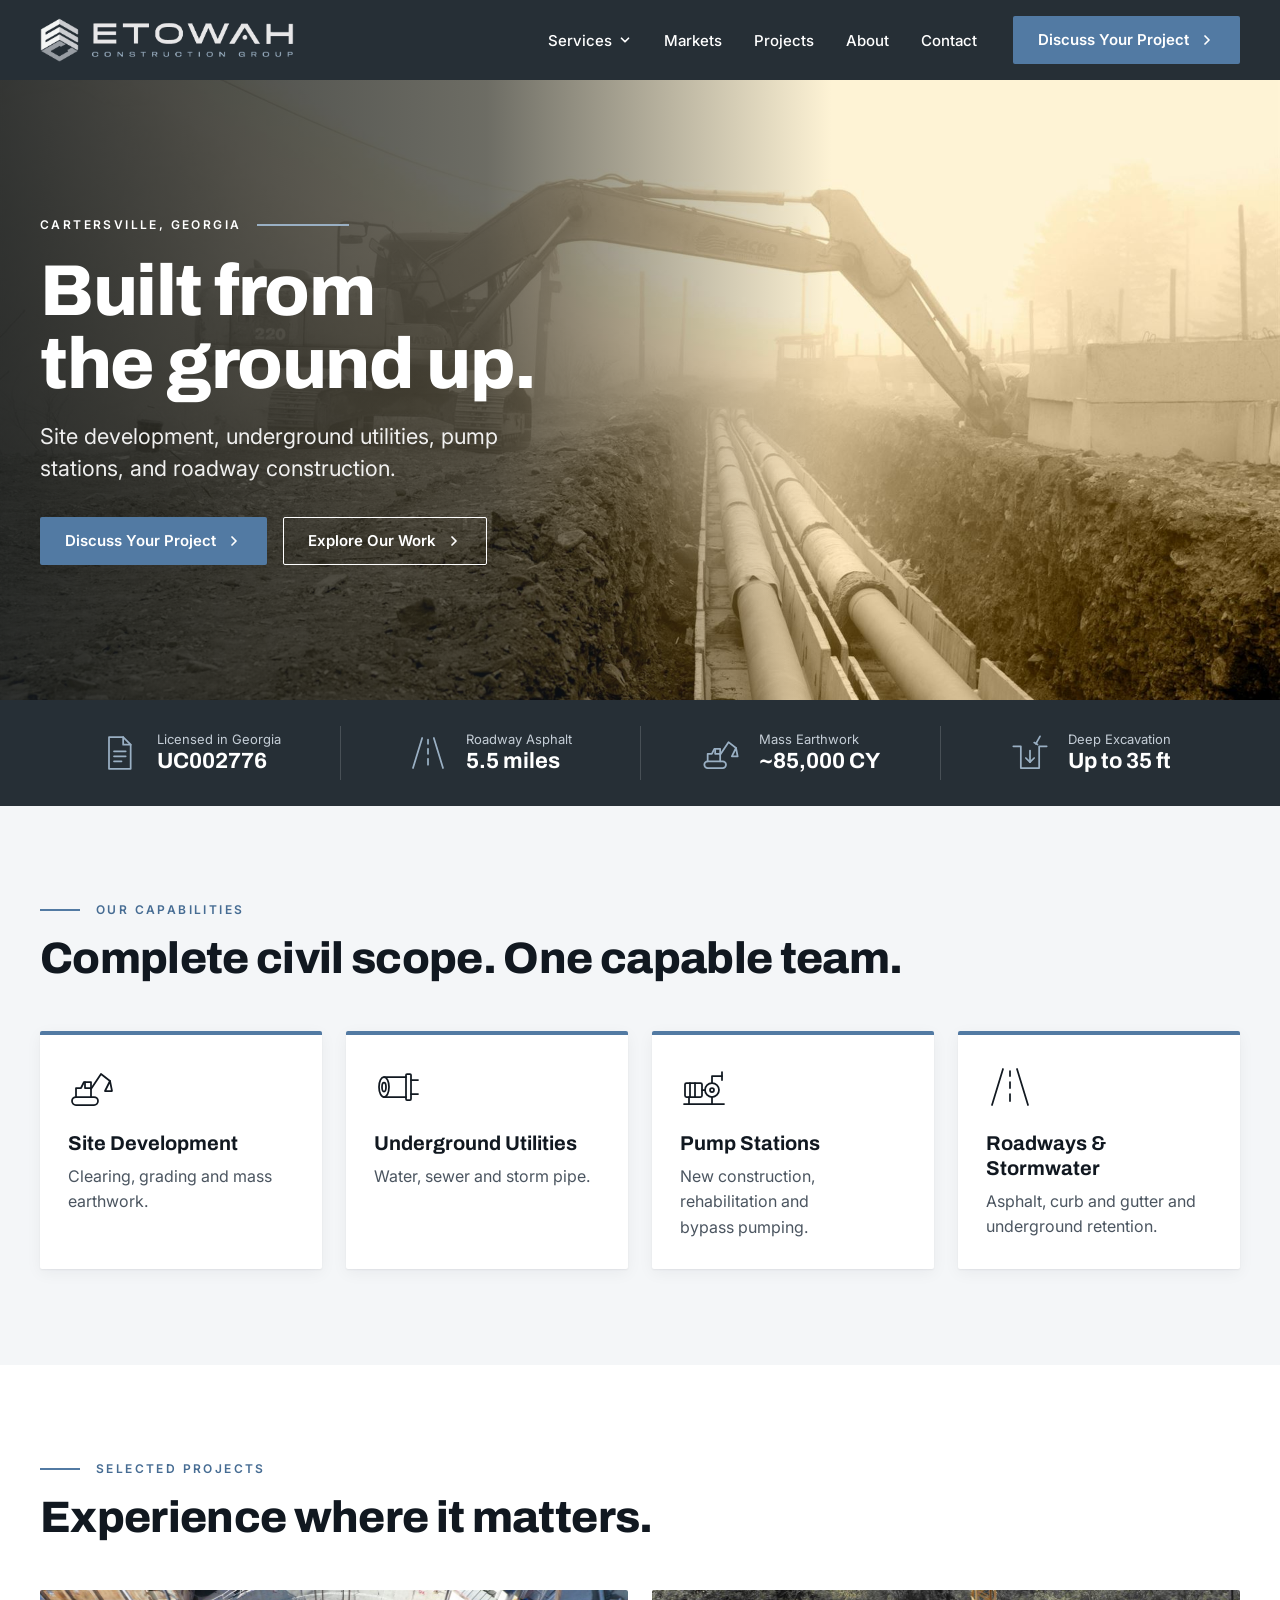
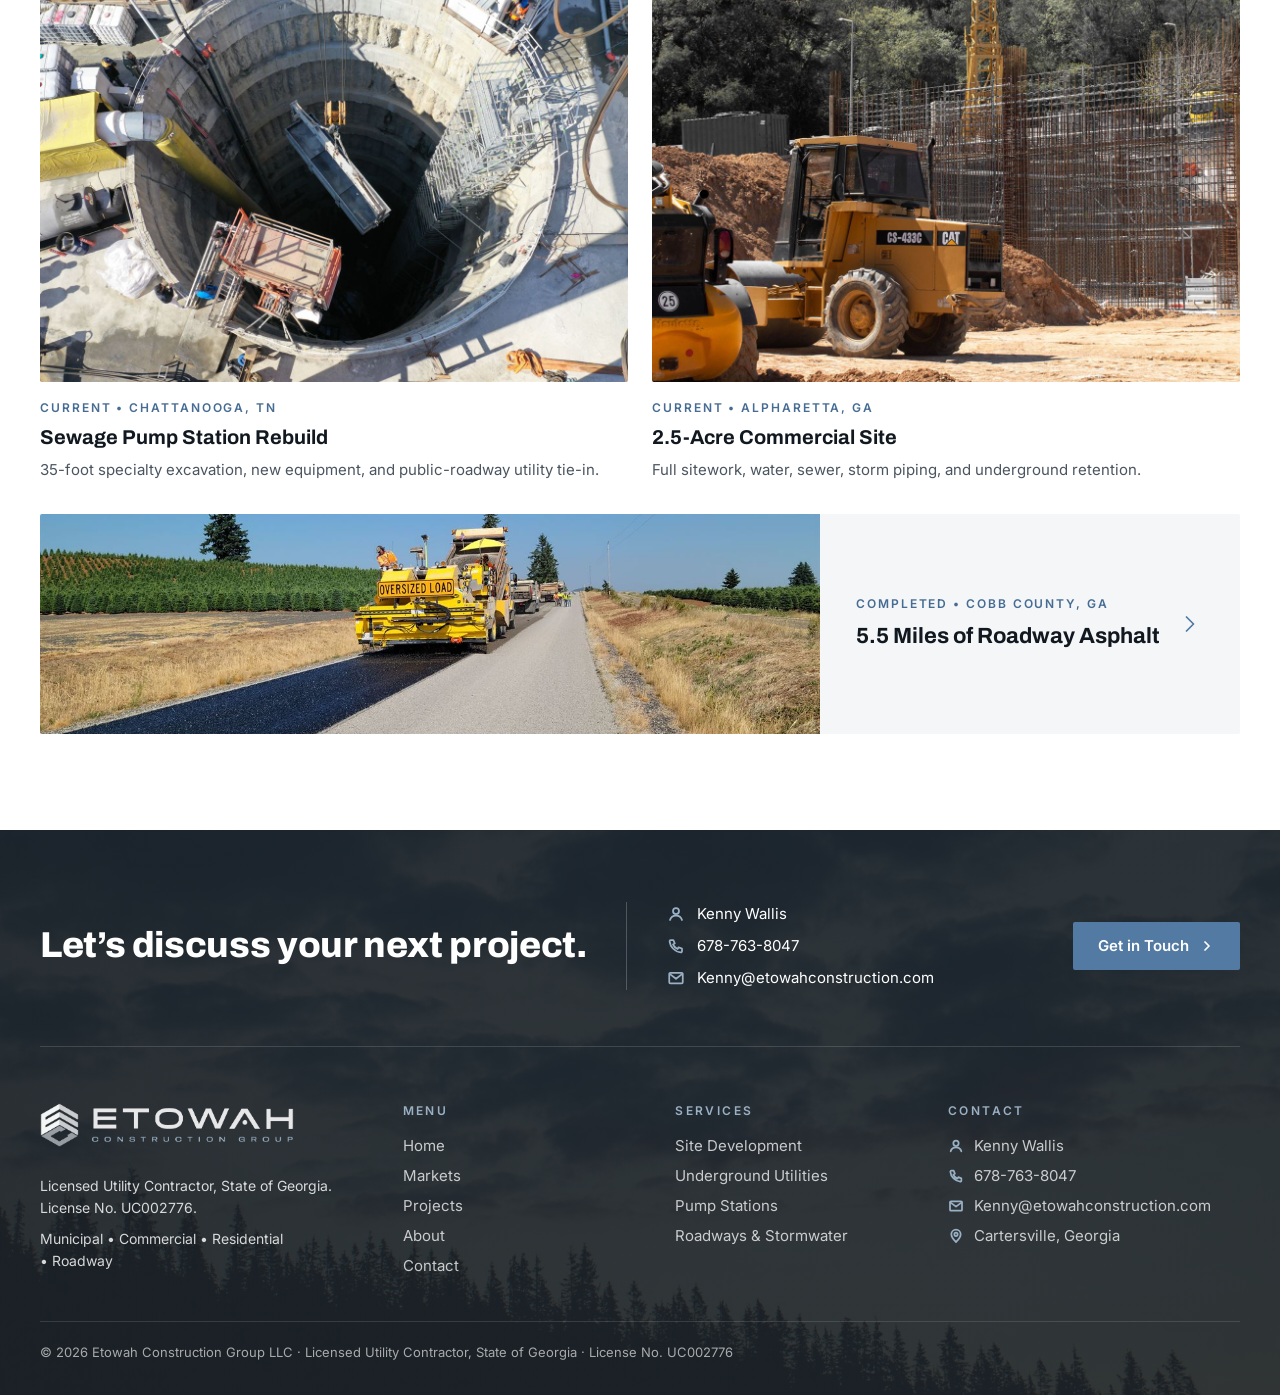
==== commit 2142c5cd: "Add Markets page and 4-column footer" ====
--- a/index.html
+++ b/index.html
@@ -166,15 +166,42 @@
         <a class="btn btn-primary" href="contact.html">Get in Touch <svg class="icon" viewBox="0 0 24 24" fill="none" stroke="currentColor" stroke-width="1.75" stroke-linecap="round" stroke-linejoin="round" aria-hidden="true" focusable="false"><path d="M9 6l6 6-6 6"/></svg></a>
       </div>
 
-      <div class="footer-row">
-        <a class="footer-brand" href="index.html">
-          <img src="assets/images/logo/logo-horizontal.png" alt="Etowah Construction Group" width="739" height="128" loading="lazy" decoding="async">
-        </a>
-        <p class="footer-meta">
-          <span>Cartersville, Georgia</span>
-          <span class="footer-sep" aria-hidden="true"></span>
-          <span>Municipal • Commercial • Residential • Roadway</span>
-        </p>
+      <div class="footer-grid">
+        <div class="footer-col footer-col--brand">
+          <a class="footer-brand" href="index.html">
+            <img src="assets/images/logo/logo-horizontal.png" alt="Etowah Construction Group" width="739" height="128" loading="lazy" decoding="async">
+          </a>
+          <p class="footer-text">Licensed Utility Contractor, State of Georgia. License No. UC002776.</p>
+          <p class="footer-text">Municipal • Commercial • Residential • Roadway</p>
+        </div>
+        <nav class="footer-col" aria-labelledby="footer-menu-heading">
+          <h2 class="footer-heading" id="footer-menu-heading">Menu</h2>
+          <ul class="footer-links">
+            <li><a href="index.html">Home</a></li>
+            <li><a href="markets.html">Markets</a></li>
+            <li><a href="projects.html">Projects</a></li>
+            <li><a href="about.html">About</a></li>
+            <li><a href="contact.html">Contact</a></li>
+          </ul>
+        </nav>
+        <nav class="footer-col" aria-labelledby="footer-services-heading">
+          <h2 class="footer-heading" id="footer-services-heading">Services</h2>
+          <ul class="footer-links">
+            <li><a href="site-development.html">Site Development</a></li>
+            <li><a href="underground-utilities.html">Underground Utilities</a></li>
+            <li><a href="pump-stations.html">Pump Stations</a></li>
+            <li><a href="roadways-stormwater.html">Roadways &amp; Stormwater</a></li>
+          </ul>
+        </nav>
+        <div class="footer-col">
+          <h2 class="footer-heading">Contact</h2>
+          <ul class="footer-contact">
+            <li><svg class="icon" viewBox="0 0 24 24" fill="none" stroke="currentColor" stroke-width="1.75" stroke-linecap="round" stroke-linejoin="round" aria-hidden="true" focusable="false"><circle cx="12" cy="8" r="4"/><path d="M4 20c1-4 4-6 8-6s7 2 8 6"/></svg><span>Kenny Wallis</span></li>
+            <li><svg class="icon" viewBox="0 0 24 24" fill="none" stroke="currentColor" stroke-width="1.75" stroke-linecap="round" stroke-linejoin="round" aria-hidden="true" focusable="false"><path d="M5 4h3.5l1.8 4.5-2.3 1.4a11 11 0 0 0 6.1 6.1l1.4-2.3L20 15.5V19a1.5 1.5 0 0 1-1.6 1.5C10.9 20 4 13.1 3.5 5.6A1.5 1.5 0 0 1 5 4z"/></svg><a href="tel:+16787638047">678-763-8047</a></li>
+            <li><svg class="icon" viewBox="0 0 24 24" fill="none" stroke="currentColor" stroke-width="1.75" stroke-linecap="round" stroke-linejoin="round" aria-hidden="true" focusable="false"><rect x="3" y="5" width="18" height="14" rx="1.5"/><path d="M3.5 6.5L12 13l8.5-6.5"/></svg><a href="mailto:Kenny@etowahconstruction.com">Kenny@etowahconstruction.com</a></li>
+            <li><svg class="icon" viewBox="0 0 24 24" fill="none" stroke="currentColor" stroke-width="1.75" stroke-linecap="round" stroke-linejoin="round" aria-hidden="true" focusable="false"><path d="M12 21s-7-6.2-7-11.5A7 7 0 0 1 19 9.5C19 14.8 12 21 12 21z"/><circle cx="12" cy="9.5" r="2.5"/></svg><span>Cartersville, Georgia</span></li>
+          </ul>
+        </div>
       </div>
 
       <p class="footer-legal">© 2026 Etowah Construction Group LLC · Licensed Utility Contractor, State of Georgia · License No. UC002776</p>
--- a/assets/css/style.css
+++ b/assets/css/style.css
@@ -1428,45 +1428,87 @@
 .cta-contact a:hover { text-decoration: underline; }
 .cta-row .btn { margin-left: auto; }
 
-.footer-row {
-  display: flex;
-  flex-wrap: wrap;
-  align-items: center;
-  justify-content: space-between;
-  gap: 20px 32px;
-  padding-block: 32px;
+.footer-grid {
+  display: grid;
+  grid-template-columns: 1.4fr 1fr 1fr 1.3fr;
+  gap: 48px;
+  padding-block: 56px 40px;
   border-top: 1px solid rgba(255, 255, 255, .14);
 }
-.site-footer--compact .footer-row {
-  padding-top: 48px;
-  border-top: 0;
+.site-footer--compact .footer-grid { border-top: 0; }
+.footer-col { min-width: 0; }
+.footer-brand {
+  display: inline-block;
+  margin-bottom: 20px;
 }
 .footer-brand img {
   width: auto;
-  height: 40px;
-}
-.footer-meta {
-  display: flex;
-  flex-wrap: wrap;
-  align-items: center;
-  gap: 12px 24px;
-  margin: 0;
+  height: 44px;
+}
+.footer-text {
+  max-width: 320px;
+  margin: 0 0 8px;
   color: var(--on-dark);
   font-size: 0.875rem;
-}
-.footer-sep {
-  width: 1px;
-  height: 20px;
-  background: rgba(255, 255, 255, .25);
-}
+  line-height: 1.6;
+}
+.footer-heading {
+  margin: 0 0 12px;
+  color: var(--steel-300);
+  font-family: var(--font-body);
+  font-size: 0.75rem;
+  font-weight: 600;
+  line-height: 1.4;
+  letter-spacing: 0.2em;
+  text-transform: uppercase;
+}
+.footer-links,
+.footer-contact {
+  margin: 0;
+  padding: 0;
+  list-style: none;
+  font-size: 0.9375rem;
+  line-height: 2;
+}
+.footer-links a,
+.footer-contact a,
+.footer-contact span {
+  color: rgba(255, 255, 255, .75);
+  text-decoration: none;
+  text-underline-offset: 3px;
+  text-decoration-thickness: 1px;
+}
+.footer-links a:hover,
+.footer-contact a:hover {
+  color: var(--white);
+  text-decoration: underline;
+}
+.footer-contact li {
+  display: flex;
+  align-items: center;
+  gap: 10px;
+}
+.footer-contact .icon {
+  width: 16px;
+  height: 16px;
+  color: var(--steel-300);
+}
+.footer-contact a,
+.footer-contact span { overflow-wrap: anywhere; }
 .footer-legal {
   margin: 0;
   padding: 20px 0 32px;
-  border-top: 1px solid rgba(255, 255, 255, .08);
+  border-top: 1px solid rgba(255, 255, 255, .12);
   color: rgba(255, 255, 255, .62);
   font-size: 0.8125rem;
 }
 
+@media (min-width: 1024px) and (max-width: 1199.98px) {
+  .footer-grid {
+    grid-template-columns: 1.2fr .8fr 1fr 1.4fr;
+    gap: 40px;
+  }
+}
 @media (max-width: 1023.98px) {
   .cta-row {
     flex-wrap: wrap;
@@ -1477,6 +1519,8 @@
     max-width: 640px;
   }
   .cta-divider { display: none; }
+  .footer-grid { grid-template-columns: 1fr 1fr; }
+  .footer-col--brand { grid-column: 1 / -1; }
 }
 @media (max-width: 639.98px) {
   .cta-row {
@@ -1485,8 +1529,10 @@
     padding-block: 56px 40px;
   }
   .cta-row .btn { margin-left: 0; }
-  .footer-sep { display: none; }
-  .footer-meta { gap: 6px 24px; }
+  .footer-grid {
+    grid-template-columns: 1fr;
+    gap: 32px;
+  }
 }
 
 /* Markets page
